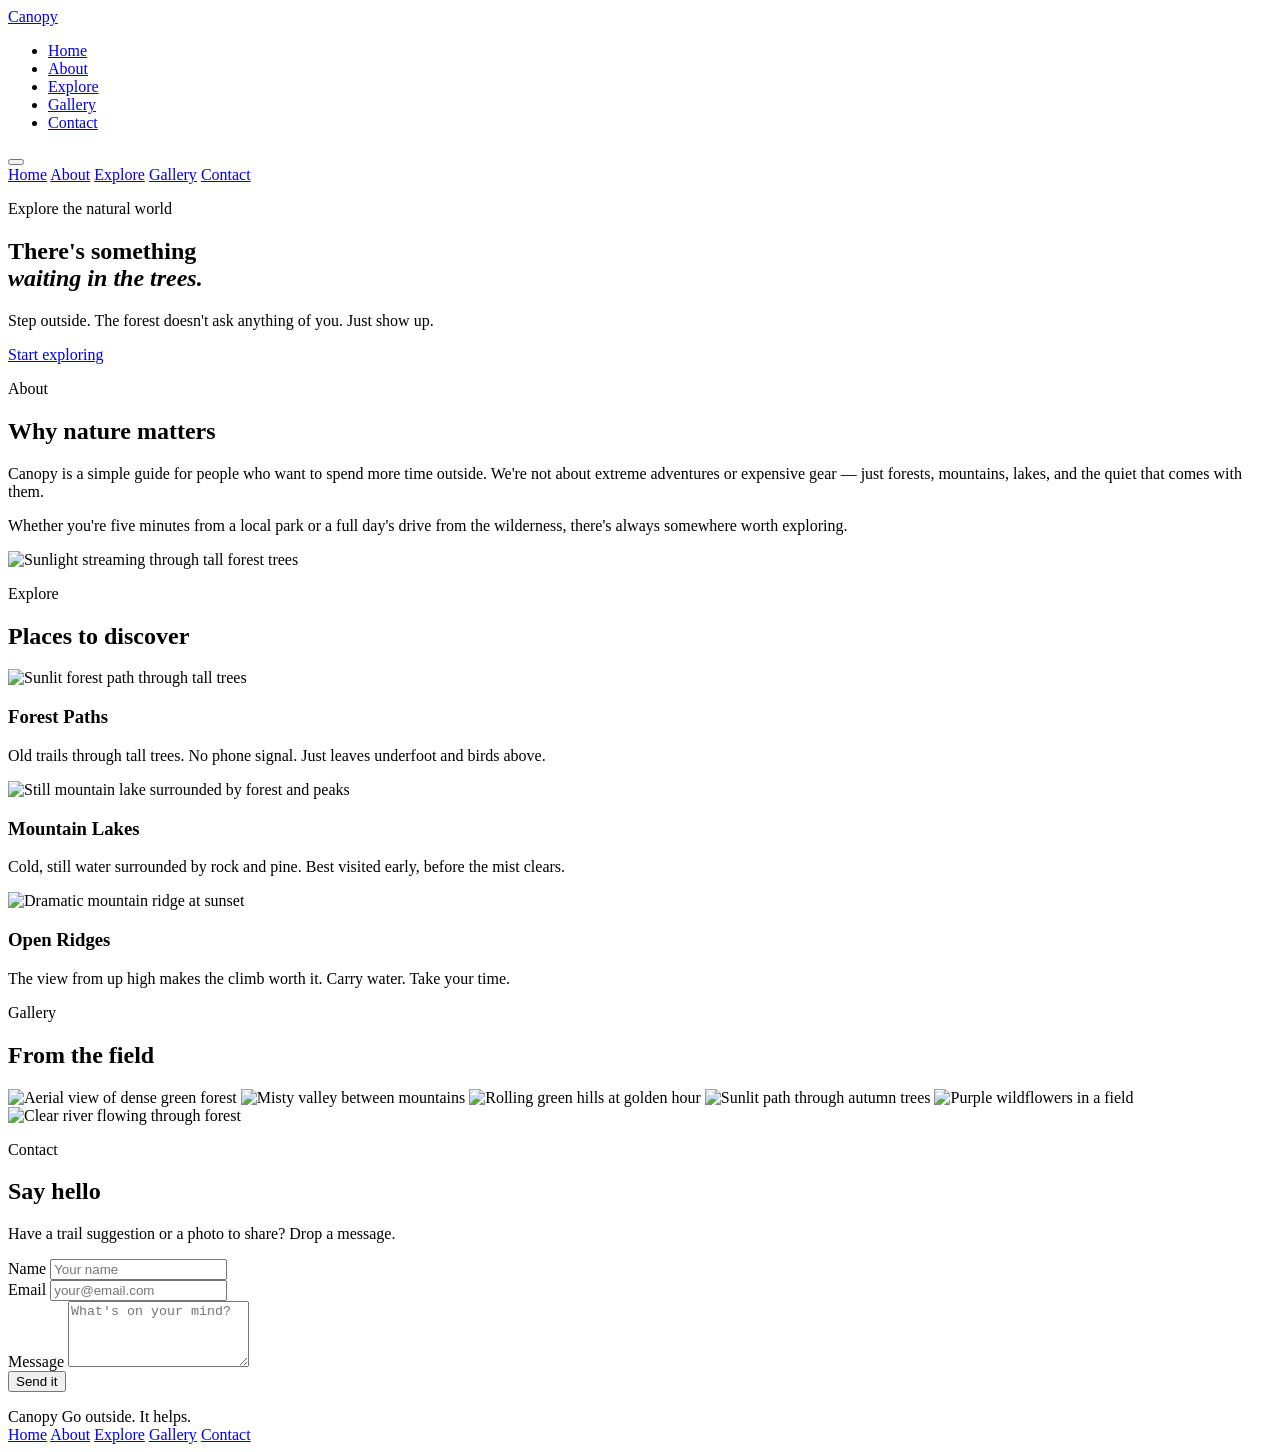
==== index.html @ a7befc28 "Rename Index.html to index.html" ====
<!DOCTYPE html>
<html lang="en">
<head>
    <meta charset="UTF-8">
    <meta name="viewport" content="width=device-width, initial-scale=1.0">
    <title>Canopy — Explore the Natural World</title>

    <link rel="preconnect" href="https://fonts.googleapis.com">
    <link rel="preconnect" href="https://fonts.gstatic.com" crossorigin>
    <link href="https://fonts.googleapis.com/css2?family=Lora:ital,wght@0,400;0,600;1,400&display=swap" rel="stylesheet">

    <link rel="stylesheet" href="style.css">
</head>
<body>

    <nav id="navbar">
        <div class="nav-inner">
            <a href="#home" class="logo">Canopy</a>

            <ul class="nav-links" id="nav-links">
                <li><a href="#home"    class="nav-link">Home</a></li>
                <li><a href="#about"   class="nav-link">About</a></li>
                <li><a href="#explore" class="nav-link">Explore</a></li>
                <li><a href="#gallery" class="nav-link">Gallery</a></li>
                <li><a href="#contact" class="nav-link">Contact</a></li>
            </ul>

            <button class="hamburger" id="hamburger" aria-label="Open menu">
                <span></span>
                <span></span>
                <span></span>
            </button>
        </div>

        <div class="mobile-menu" id="mobile-menu">
            <a href="#home"    class="mobile-link">Home</a>
            <a href="#about"   class="mobile-link">About</a>
            <a href="#explore" class="mobile-link">Explore</a>
            <a href="#gallery" class="mobile-link">Gallery</a>
            <a href="#contact" class="mobile-link">Contact</a>
        </div>
    </nav>


    <section id="home" class="hero">
        <div class="hero-content">
            <p class="label">Explore the natural world</p>
            <h1>There's something<br><em>waiting in the trees.</em></h1>
            <p class="hero-desc">Step outside. The forest doesn't ask anything of you. Just show up.</p>
            <a href="#explore" class="btn">Start exploring</a>
        </div>
    </section>


    <section id="about" class="page-section">
        <div class="container">
            <p class="label green-label">About</p>
            <h2>Why nature matters</h2>
            <div class="about-layout">
                <div class="about-text">
                    <p>Canopy is a simple guide for people who want to spend more time outside. We're not about extreme adventures or expensive gear — just forests, mountains, lakes, and the quiet that comes with them.</p>
                    <p>Whether you're five minutes from a local park or a full day's drive from the wilderness, there's always somewhere worth exploring.</p>
                </div>
                <div class="about-img-wrap">
                    <img
                        src="https://images.unsplash.com/photo-1448375240586-882707db888b?auto=format&fit=crop&w=700&q=75"
                        alt="Sunlight streaming through tall forest trees"
                    >
                </div>
            </div>
        </div>
    </section>


    <section id="explore" class="page-section section-moss">
        <div class="container">
            <p class="label light-label">Explore</p>
            <h2 class="light-heading">Places to discover</h2>
            <div class="cards">

                <div class="card">
                    <img
                        src="https://images.unsplash.com/photo-1441974231531-c6227db76b6e?auto=format&fit=crop&w=600&q=75"
                        alt="Sunlit forest path through tall trees"
                    >
                    <div class="card-body">
                        <h3>Forest Paths</h3>
                        <p>Old trails through tall trees. No phone signal. Just leaves underfoot and birds above.</p>
                    </div>
                </div>

                <div class="card">
                    <img
                        src="https://images.unsplash.com/photo-1475924156734-496f6cac6ec1?auto=format&fit=crop&w=600&q=75"
                        alt="Still mountain lake surrounded by forest and peaks"
                    >
                    <div class="card-body">
                        <h3>Mountain Lakes</h3>
                        <p>Cold, still water surrounded by rock and pine. Best visited early, before the mist clears.</p>
                    </div>
                </div>

                <div class="card">
                    <img
                        src="https://images.unsplash.com/photo-1518173946687-a4c8892bbd9f?auto=format&fit=crop&w=600&q=75"
                        alt="Dramatic mountain ridge at sunset"
                    >
                    <div class="card-body">
                        <h3>Open Ridges</h3>
                        <p>The view from up high makes the climb worth it. Carry water. Take your time.</p>
                    </div>
                </div>

            </div>
        </div>
    </section>


    <section id="gallery" class="page-section">
        <div class="container">
            <p class="label green-label">Gallery</p>
            <h2>From the field</h2>
            <div class="gallery">
                <img src="https://images.unsplash.com/photo-1501854140801-50d01698950b?auto=format&fit=crop&w=600&q=75"  alt="Aerial view of dense green forest">
                <img src="https://images.unsplash.com/photo-1472214103451-9374bd1c798e?auto=format&fit=crop&w=600&q=75"  alt="Misty valley between mountains">
                <img src="https://images.unsplash.com/photo-1470071459604-3b5ec3a7fe05?auto=format&fit=crop&w=600&q=75"  alt="Rolling green hills at golden hour">
                <img src="https://images.unsplash.com/photo-1500534314209-a25ddb2bd429?auto=format&fit=crop&w=600&q=75"  alt="Sunlit path through autumn trees">
                <img src="https://images.unsplash.com/photo-1465146344425-f00d5f5c8f07?auto=format&fit=crop&w=600&q=75"  alt="Purple wildflowers in a field">
                <img src="https://images.unsplash.com/photo-1540979388789-6cee28a1cdc9?auto=format&fit=crop&w=600&q=75"  alt="Clear river flowing through forest">
            </div>
        </div>
    </section>


    <section id="contact" class="page-section section-warm">
        <div class="container narrow">
            <p class="label green-label">Contact</p>
            <h2>Say hello</h2>
            <p class="contact-intro">Have a trail suggestion or a photo to share? Drop a message.</p>

            <form id="contact-form">
                <div class="form-row">
                    <label for="name">Name</label>
                    <input type="text" id="name" placeholder="Your name">
                </div>
                <div class="form-row">
                    <label for="email">Email</label>
                    <input type="email" id="email" placeholder="your@email.com">
                </div>
                <div class="form-row">
                    <label for="message">Message</label>
                    <textarea id="message" rows="4" placeholder="What's on your mind?"></textarea>
                </div>
                <button type="submit" class="btn btn-dark">Send it</button>
                <p id="form-msg"></p>
            </form>
        </div>
    </section>


    <footer>
        <div class="container footer-inner">
            <div>
                <span class="footer-logo">Canopy</span>
                <span class="footer-tag">Go outside. It helps.</span>
            </div>
            <nav class="footer-links">
                <a href="#home">Home</a>
                <a href="#about">About</a>
                <a href="#explore">Explore</a>
                <a href="#gallery">Gallery</a>
                <a href="#contact">Contact</a>
            </nav>
        </div>
    </footer>


    <script src="script.js"></script>
</body>
</html>
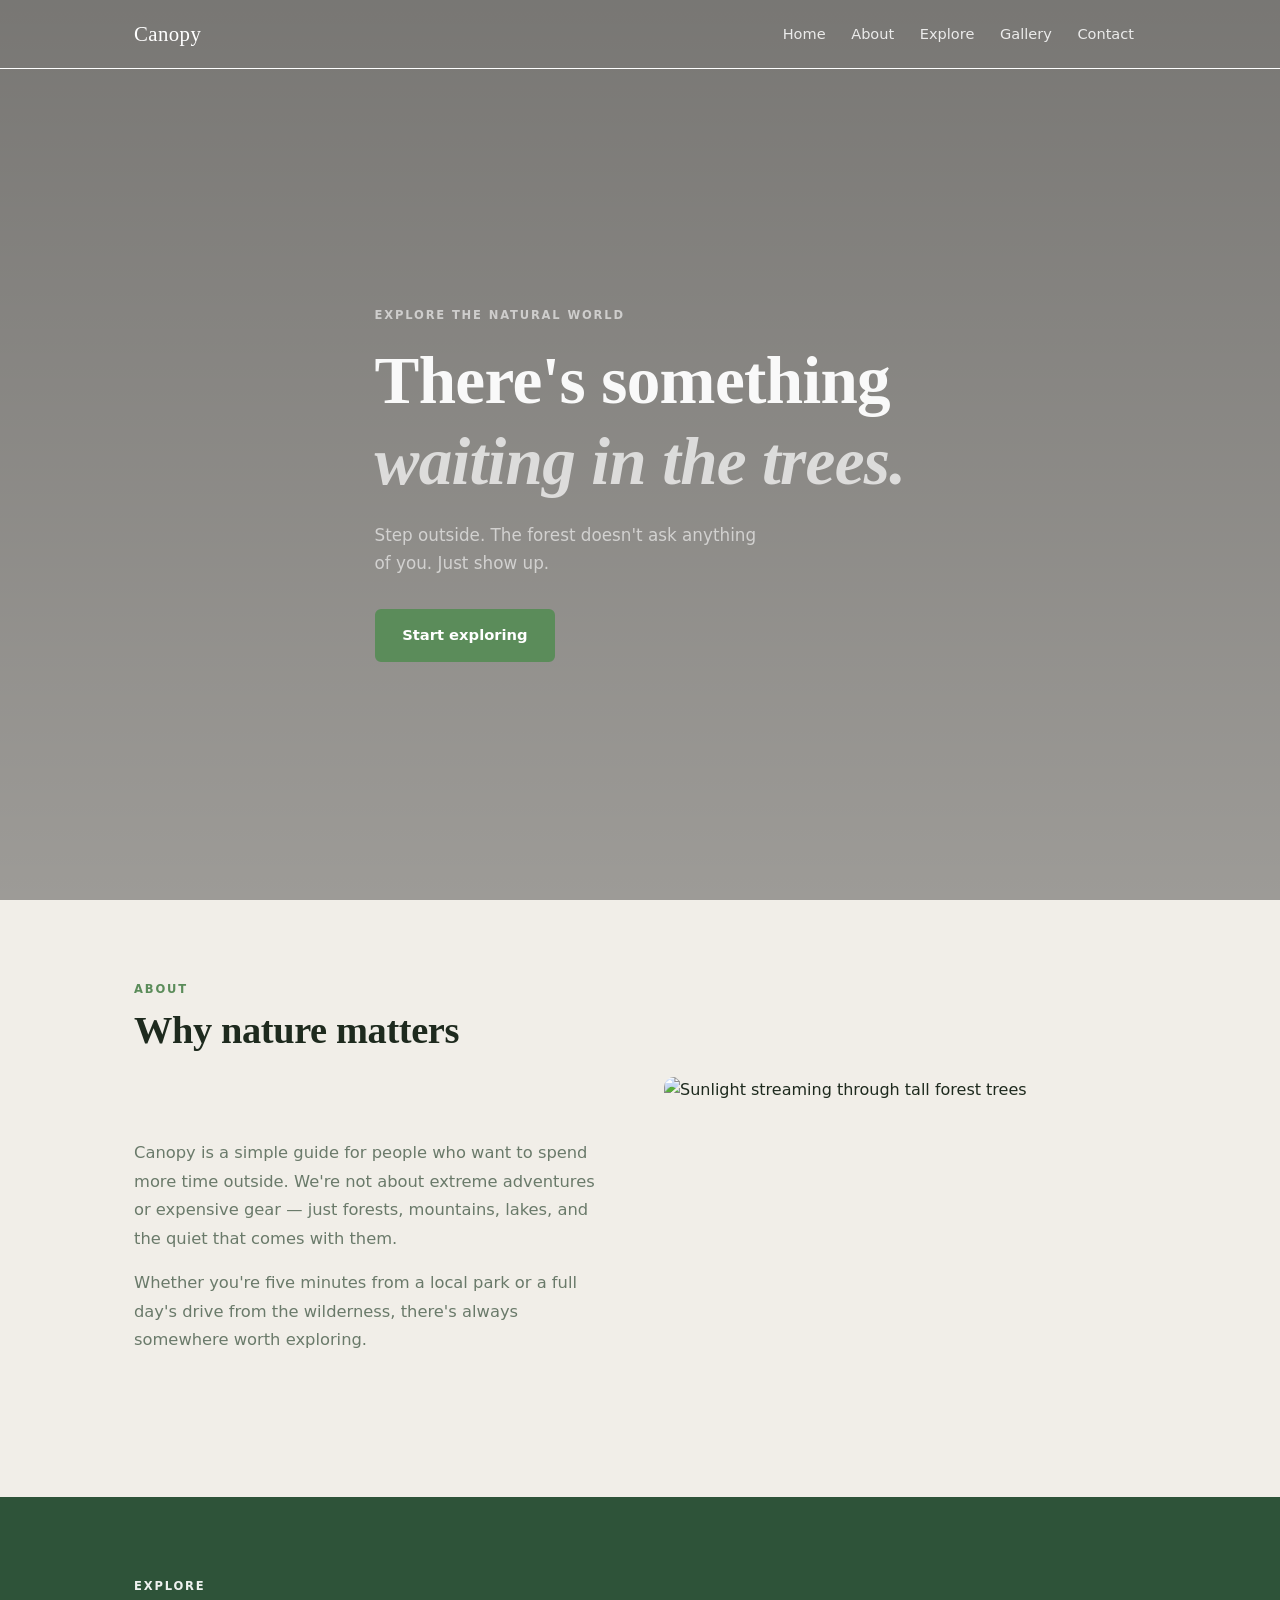
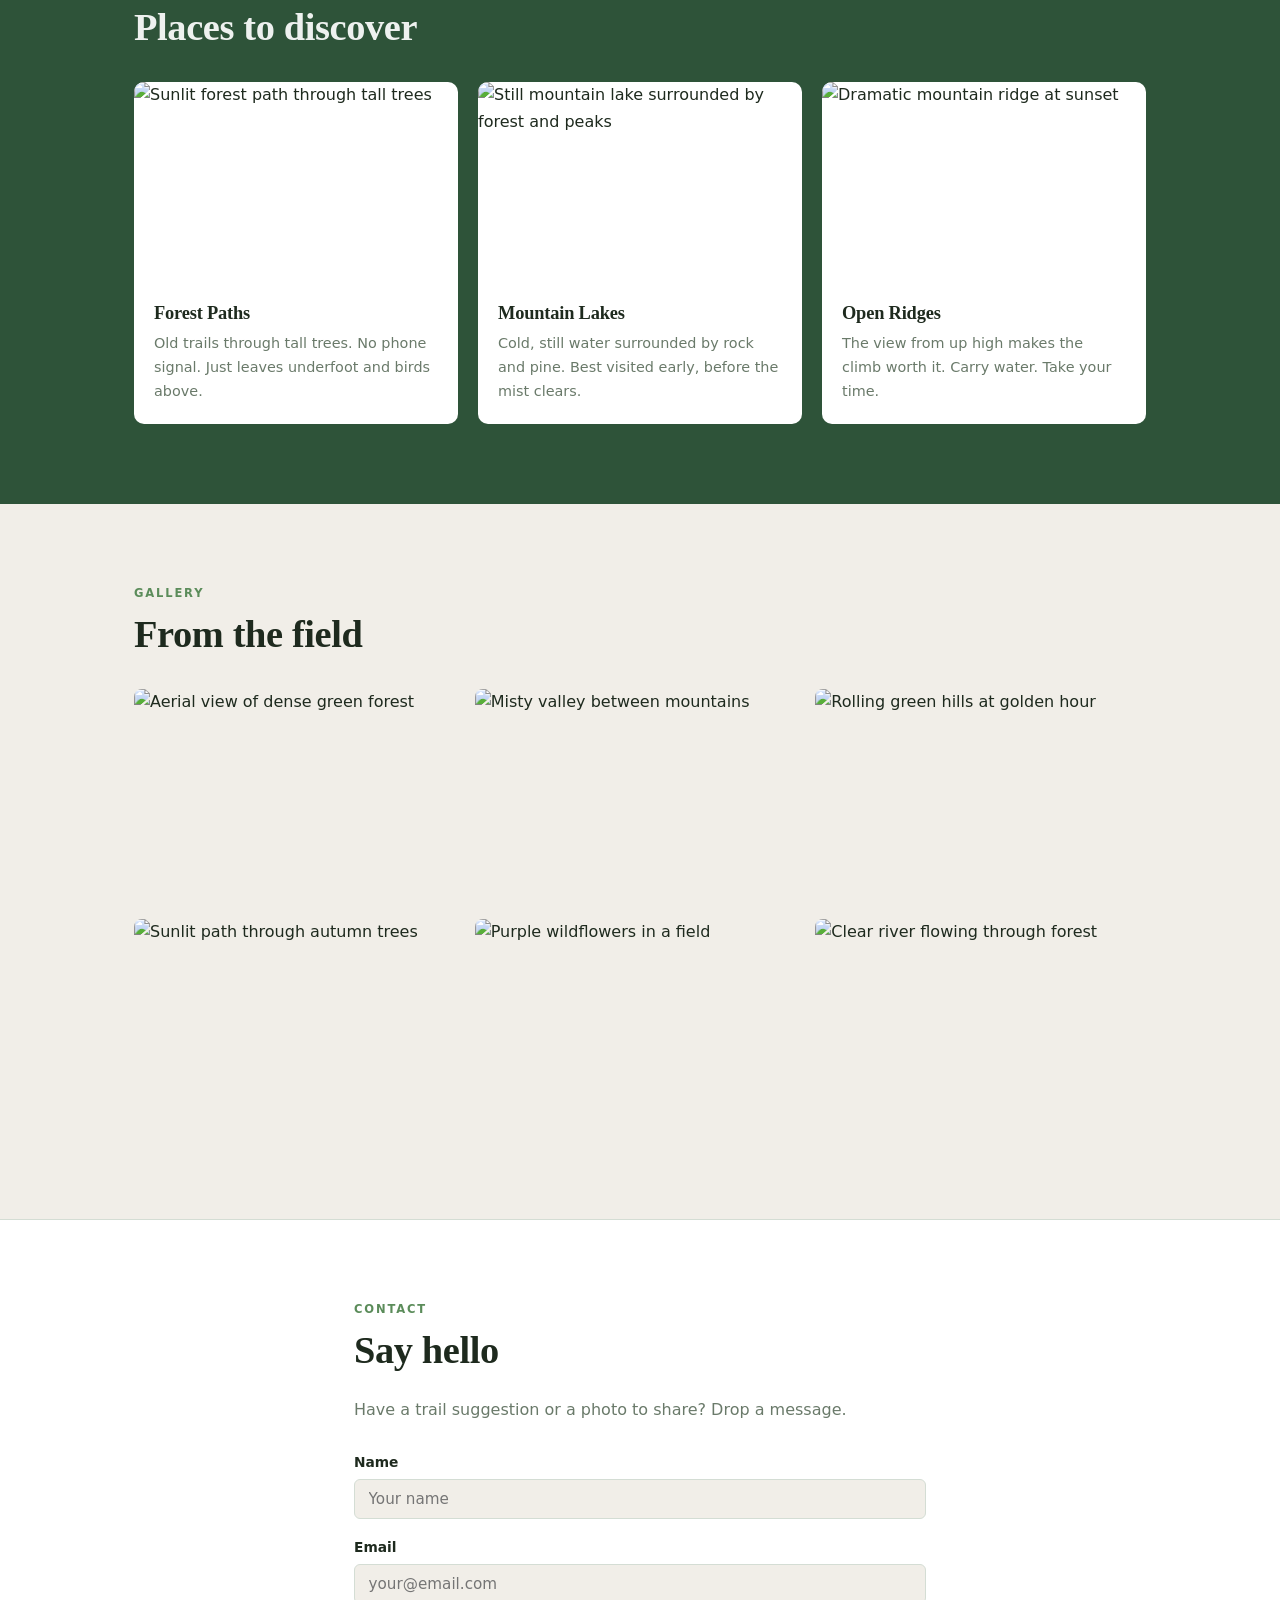
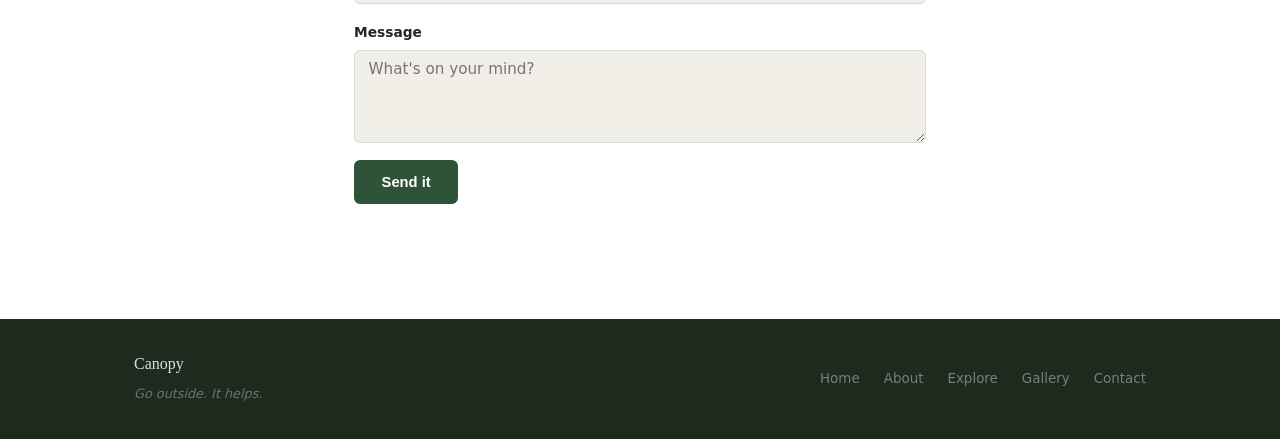
==== commit 12e495fe: "Update stylesheet and script link references to capitalized names" ====
--- a/index.html
+++ b/index.html
@@ -9,7 +9,7 @@
     <link rel="preconnect" href="https://fonts.gstatic.com" crossorigin>
     <link href="https://fonts.googleapis.com/css2?family=Lora:ital,wght@0,400;0,600;1,400&display=swap" rel="stylesheet">
 
-    <link rel="stylesheet" href="style.css">
+    <link rel="stylesheet" href="Style.css">
 </head>
 <body>
 
@@ -175,6 +175,6 @@
     </footer>
 
 
-    <script src="script.js"></script>
+    <script src="Script.js"></script>
 </body>
 </html>
--- a/Style.css
+++ b/Style.css
@@ -0,0 +1,518 @@
+:root {
+    --green-dark:   #2E5339;   
+    --green-mid:    #5B8C5A;   
+    --bg:           #F1EEE8;   
+    --text:         #1E2A1E;   
+    --muted:        #6A7A6A;   
+    --surface:      #FFFFFF;
+    --border:       #D4DDD4;
+}
+
+*, *::before, *::after {
+    box-sizing: border-box;
+    margin: 0;
+    padding: 0;
+}
+
+html {
+    scroll-behavior: smooth;
+}
+
+body {
+    font-family: -apple-system, BlinkMacSystemFont, 'Segoe UI', system-ui, sans-serif;
+    background-color: var(--bg);
+    color: var(--text);
+    line-height: 1.65;
+}
+
+ul { list-style: none; }
+a  { text-decoration: none; color: inherit; }
+img { display: block; width: 100%; }
+
+section {
+    scroll-margin-top: 70px;
+}
+
+
+h1, h2, h3 {
+    font-family: 'Lora', Georgia, serif;
+    line-height: 1.2;
+    letter-spacing: -0.01em;
+}
+
+h2 {
+    font-size: clamp(1.8rem, 3.5vw, 2.4rem);
+    color: var(--text);
+    margin-bottom: 1.5rem;
+}
+
+h3 {
+    font-size: 1.15rem;
+    color: var(--text);
+    margin-bottom: 0.5rem;
+}
+
+p { color: var(--muted); }
+
+.container {
+    max-width: 1060px;
+    margin: 0 auto;
+    padding: 0 1.5rem;
+}
+
+.narrow {
+    max-width: 620px;
+}
+
+.label {
+    display: block;
+    font-size: 0.72rem;
+    font-weight: 700;
+    letter-spacing: 0.16em;
+    text-transform: uppercase;
+    margin-bottom: 0.5rem;
+}
+
+.green-label { color: var(--green-mid); }
+.light-label { color: rgba(255,255,255,0.55); }
+
+
+#navbar {
+    position: fixed;      
+    top: 0;
+    left: 0;
+    right: 0;
+    z-index: 999;
+    background-color: transparent;
+    transition: background-color 0.3s ease, box-shadow 0.3s ease;
+}
+
+.nav-inner {
+    display: flex;
+    align-items: center;
+    justify-content: space-between;
+    height: 68px;
+    max-width: 1060px;
+    margin: 0 auto;
+    padding: 0 1.5rem;
+    transition: height 0.3s ease;
+}
+
+.logo {
+    font-family: 'Lora', Georgia, serif;
+    font-size: 1.3rem;
+    color: #ffffff;
+    letter-spacing: 0.02em;
+    transition: color 0.3s ease;
+}
+
+.nav-links {
+    display: flex;
+    align-items: center;
+    gap: 0.1rem;
+}
+
+
+#navbar.scrolled {
+    background-color: var(--surface);          
+    box-shadow: 0 2px 14px rgba(0, 0, 0, 0.09);
+}
+
+#navbar.scrolled .nav-inner {
+    height: 58px;
+}
+
+#navbar.scrolled .logo {
+    color: var(--green-dark);
+}
+
+#navbar.scrolled .nav-link {
+    color: var(--text);
+}
+
+
+.nav-link {
+    display: inline-block;
+    padding: 0.4rem 0.75rem;
+    font-size: 0.91rem;
+    font-weight: 500;
+    color: rgba(255, 255, 255, 0.85);   
+    border-radius: 4px;
+    transition: color 0.2s ease, background-color 0.2s ease;
+}
+
+.nav-link:hover {
+    color: #ffffff;
+    background-color: rgba(255, 255, 255, 0.15);
+}
+
+#navbar.scrolled .nav-link:hover {
+    color: var(--green-mid);
+    background-color: rgba(91, 140, 90, 0.1);
+}
+
+
+.hamburger {
+    display: none;    
+    flex-direction: column;
+    justify-content: space-between;
+    width: 23px;
+    height: 16px;
+    background: none;
+    border: none;
+    cursor: pointer;
+    padding: 0;
+}
+
+.hamburger span {
+    display: block;
+    width: 100%;
+    height: 2px;
+    background-color: #ffffff;
+    border-radius: 2px;
+    transform-origin: center;
+    transition: transform 0.25s ease, opacity 0.25s ease, background-color 0.3s ease;
+}
+
+#navbar.scrolled .hamburger span {
+    background-color: var(--text);
+}
+
+.hamburger.open span:nth-child(1) { transform: translateY(7px) rotate(45deg); }
+.hamburger.open span:nth-child(2) { opacity: 0; transform: scaleX(0); }
+.hamburger.open span:nth-child(3) { transform: translateY(-7px) rotate(-45deg); }
+
+.mobile-menu {
+    max-height: 0;
+    overflow: hidden;
+    background-color: var(--surface);
+    transition: max-height 0.3s ease;
+    border-top: 1px solid transparent;
+}
+
+.mobile-menu.open {
+    max-height: 300px;
+    border-top-color: var(--border);
+    box-shadow: 0 6px 16px rgba(0,0,0,0.08);
+}
+
+.mobile-link {
+    display: block;
+    padding: 0.85rem 1.5rem;
+    font-size: 0.97rem;
+    font-weight: 500;
+    color: var(--text);
+    transition: background-color 0.2s ease, color 0.2s ease;
+}
+
+.mobile-link:hover {
+    background-color: rgba(91, 140, 90, 0.07);
+    color: var(--green-dark);
+}
+
+
+.hero {
+    min-height: 100vh;
+    display: flex;
+    align-items: center;
+
+    background:
+        linear-gradient(rgba(0,0,0,0.50), rgba(0,0,0,0.35)),
+        url('https://images.unsplash.com/photo-1476231682828-37e571bc172f?auto=format&fit=crop&w=1600&q=80')
+        center center / cover no-repeat;
+}
+
+.hero-content {
+    max-width: 1060px;
+    margin: 0 auto;
+    padding: 0 1.5rem;
+    padding-top: 68px;   
+}
+
+.hero-content .label {
+    color: rgba(255,255,255,0.6);
+    margin-bottom: 1rem;
+}
+
+.hero-content h1 {
+    font-size: clamp(2.6rem, 6vw, 4.2rem);
+    color: rgba(255, 255, 255, 0.95);
+    margin-bottom: 1.2rem;
+    max-width: 560px;
+}
+
+.hero-content h1 em {
+    font-style: italic;
+    color: rgba(255, 255, 255, 0.7);
+}
+
+.hero-desc {
+    font-size: 1.05rem;
+    color: rgba(255, 255, 255, 0.6);
+    max-width: 400px;
+    margin-bottom: 2rem;
+}
+
+.btn {
+    display: inline-block;
+    padding: 0.75rem 1.6rem;
+    background-color: var(--green-mid);
+    color: #ffffff;
+    font-size: 0.92rem;
+    font-weight: 600;
+    border: 2px solid var(--green-mid);
+    border-radius: 6px;
+    cursor: pointer;
+    transition: background-color 0.2s ease, color 0.2s ease, transform 0.15s ease;
+}
+
+.btn:hover {
+    background-color: transparent;
+    color: var(--green-mid);
+    transform: translateY(-1px);
+}
+
+.btn-dark {
+    background-color: var(--green-dark);
+    border-color: var(--green-dark);
+}
+
+.btn-dark:hover {
+    color: var(--green-dark);
+}
+
+
+.page-section {
+    padding: 5rem 0;
+}
+
+.section-moss {
+    background-color: var(--green-dark);
+}
+
+.section-moss h2.light-heading,
+.section-moss .label.light-label {
+    color: rgba(255,255,255,0.92);
+}
+
+.section-warm {
+    background-color: var(--surface);
+    border-top: 1px solid var(--border);
+}
+
+
+.about-layout {
+    display: grid;
+    grid-template-columns: 1fr 1fr;
+    gap: 3rem;
+    align-items: center;
+    margin-top: 0.5rem;
+}
+
+.about-text p {
+    font-size: 1.02rem;
+    line-height: 1.75;
+    margin-bottom: 1rem;
+}
+
+.about-text p:last-child { margin-bottom: 0; }
+
+.about-img-wrap img {
+    border-radius: 10px;
+    height: 340px;
+    object-fit: cover;
+}
+
+
+.cards {
+    display: grid;
+    grid-template-columns: repeat(3, 1fr);
+    gap: 1.25rem;
+    margin-top: 2rem;
+}
+
+.card {
+    background-color: var(--surface);
+    border-radius: 10px;
+    overflow: hidden;
+    transition: transform 0.2s ease, box-shadow 0.2s ease;
+}
+
+.card:hover {
+    transform: translateY(-3px);
+    box-shadow: 0 8px 24px rgba(0,0,0,0.14);
+}
+
+.card img {
+    height: 200px;
+    object-fit: cover;
+}
+
+.card-body {
+    padding: 1.25rem;
+}
+
+.card-body h3 { color: var(--text); }
+.card-body p  { font-size: 0.9rem; }
+
+
+.gallery {
+    display: grid;
+    grid-template-columns: repeat(3, 1fr);
+    gap: 10px;
+    margin-top: 2rem;
+}
+
+.gallery img {
+    height: 220px;
+    object-fit: cover;
+    border-radius: 8px;
+    transition: opacity 0.2s ease;
+}
+
+.gallery img:hover {
+    opacity: 0.88;
+}
+
+
+.contact-intro {
+    margin-bottom: 1.75rem;
+    font-size: 1rem;
+}
+
+.form-row {
+    display: flex;
+    flex-direction: column;
+    gap: 0.35rem;
+    margin-bottom: 1.1rem;
+}
+
+.form-row label {
+    font-size: 0.86rem;
+    font-weight: 600;
+    color: var(--text);
+}
+
+.form-row input,
+.form-row textarea {
+    font-family: inherit;
+    font-size: 0.95rem;
+    color: var(--text);
+    padding: 0.6rem 0.85rem;
+    background-color: var(--bg);
+    border: 1.5px solid var(--border);
+    border-radius: 6px;
+    outline: none;
+    resize: vertical;
+    transition: border-color 0.2s ease;
+}
+
+.form-row input:focus,
+.form-row textarea:focus {
+    border-color: var(--green-mid);
+}
+
+#form-msg {
+    margin-top: 0.75rem;
+    font-size: 0.9rem;
+    font-weight: 500;
+    color: var(--green-dark);
+    min-height: 1.4rem;
+}
+
+
+footer {
+    background-color: var(--text);
+    padding: 2rem 0;
+}
+
+.footer-inner {
+    display: flex;
+    align-items: center;
+    justify-content: space-between;
+    flex-wrap: wrap;
+    gap: 1rem;
+}
+
+.footer-logo {
+    display: block;
+    font-family: 'Lora', Georgia, serif;
+    font-size: 1rem;
+    color: rgba(255,255,255,0.85);
+    margin-bottom: 0.2rem;
+}
+
+.footer-tag {
+    font-size: 0.8rem;
+    color: rgba(255,255,255,0.35);
+    font-style: italic;
+}
+
+.footer-links {
+    display: flex;
+    gap: 1.5rem;
+    flex-wrap: wrap;
+}
+
+.footer-links a {
+    font-size: 0.84rem;
+    color: rgba(255,255,255,0.4);
+    transition: color 0.2s ease;
+}
+
+.footer-links a:hover {
+    color: rgba(255,255,255,0.85);
+}
+
+
+@media (max-width: 860px) {
+    .cards {
+        grid-template-columns: 1fr 1fr;
+    }
+
+    .gallery {
+        grid-template-columns: 1fr 1fr;
+    }
+
+    .about-layout {
+        grid-template-columns: 1fr;
+    }
+
+    .about-img-wrap img {
+        height: 260px;
+    }
+}
+
+
+@media (max-width: 640px) {
+    .hamburger   { display: flex; }
+    .nav-links   { display: none; }
+
+    .page-section { padding: 3.5rem 0; }
+
+    .hero-content h1 { font-size: 2.2rem; }
+
+    .cards   { grid-template-columns: 1fr; }
+    .gallery { grid-template-columns: 1fr 1fr; }
+
+    .footer-inner {
+        flex-direction: column;
+        align-items: flex-start;
+    }
+}
+
+@media (max-width: 420px) {
+    .gallery { grid-template-columns: 1fr; }
+
+    .nav-inner { padding: 0 1rem; }
+}
+
+
+@media (prefers-reduced-motion: reduce) {
+    html { scroll-behavior: auto; }
+
+    #navbar, .nav-link, .logo, .hamburger span,
+    .mobile-menu, .card, .gallery img, .btn {
+        transition: none;
+    }
+}
